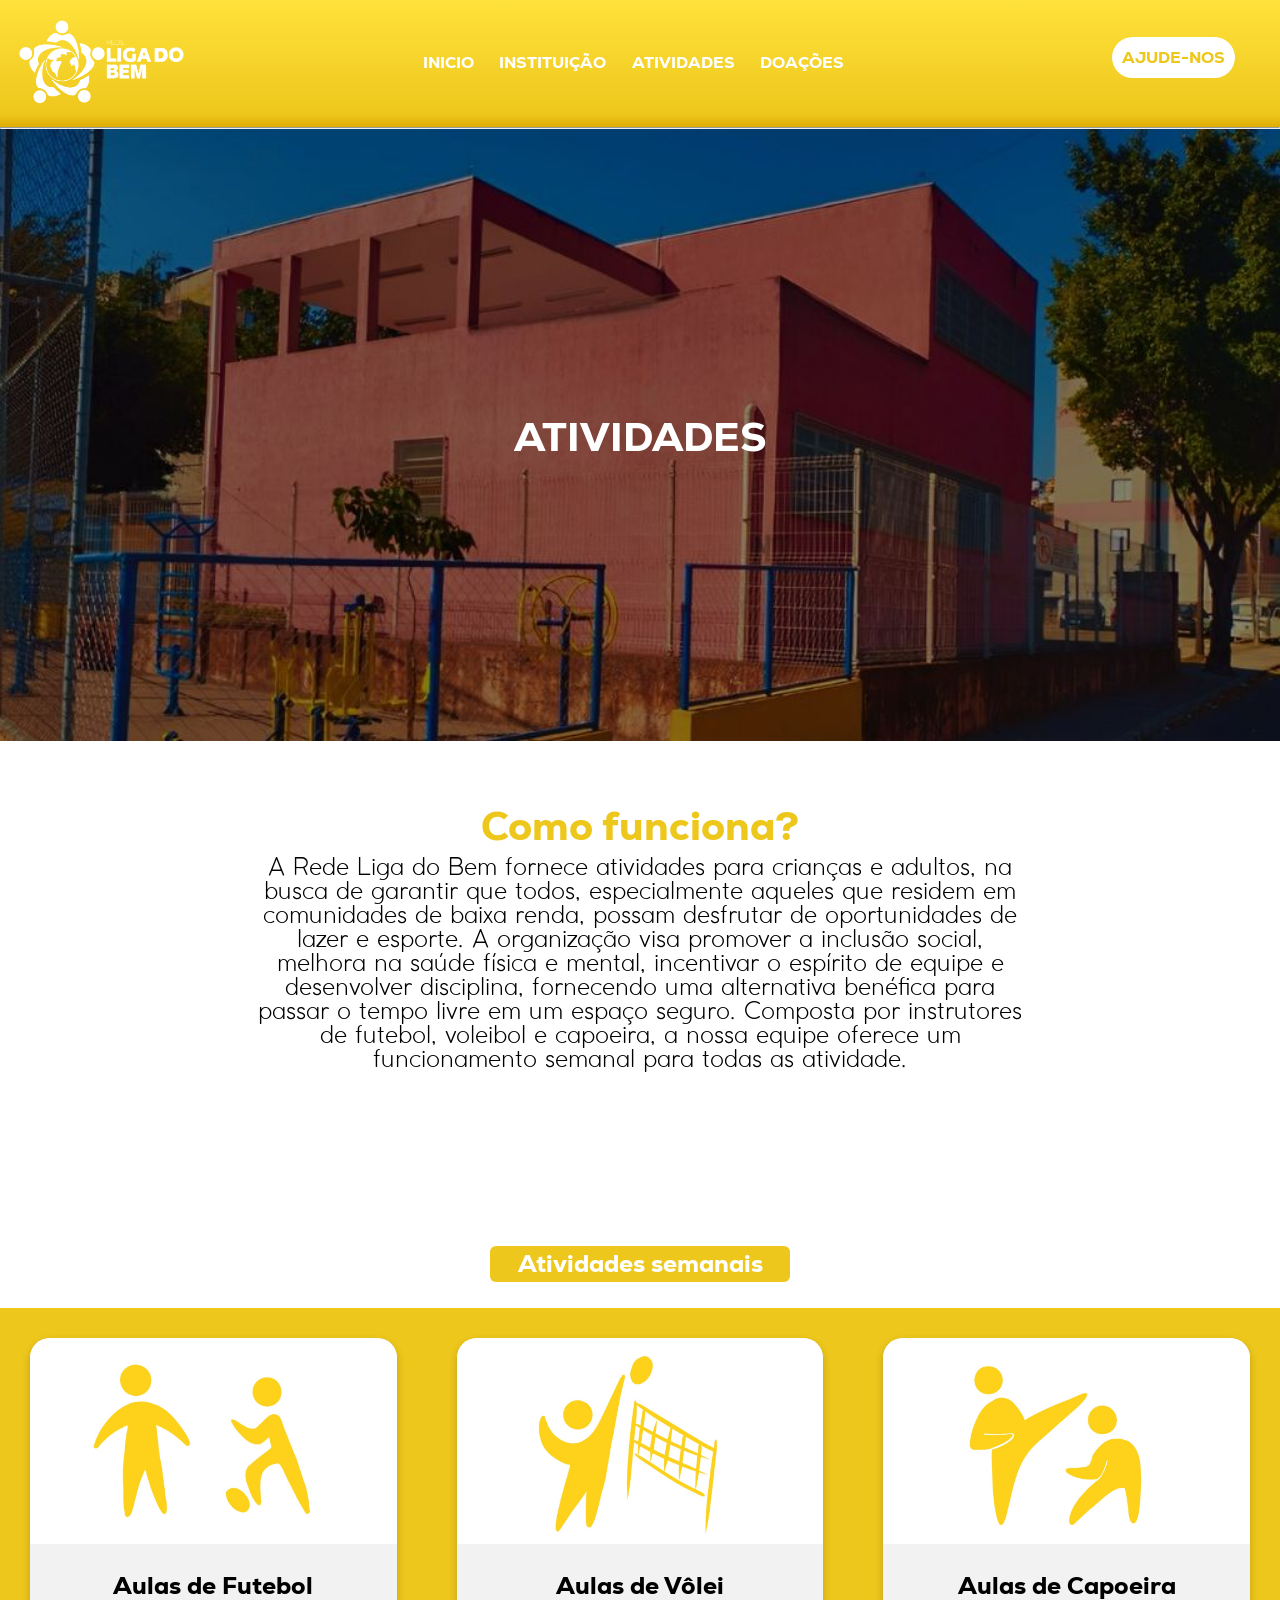
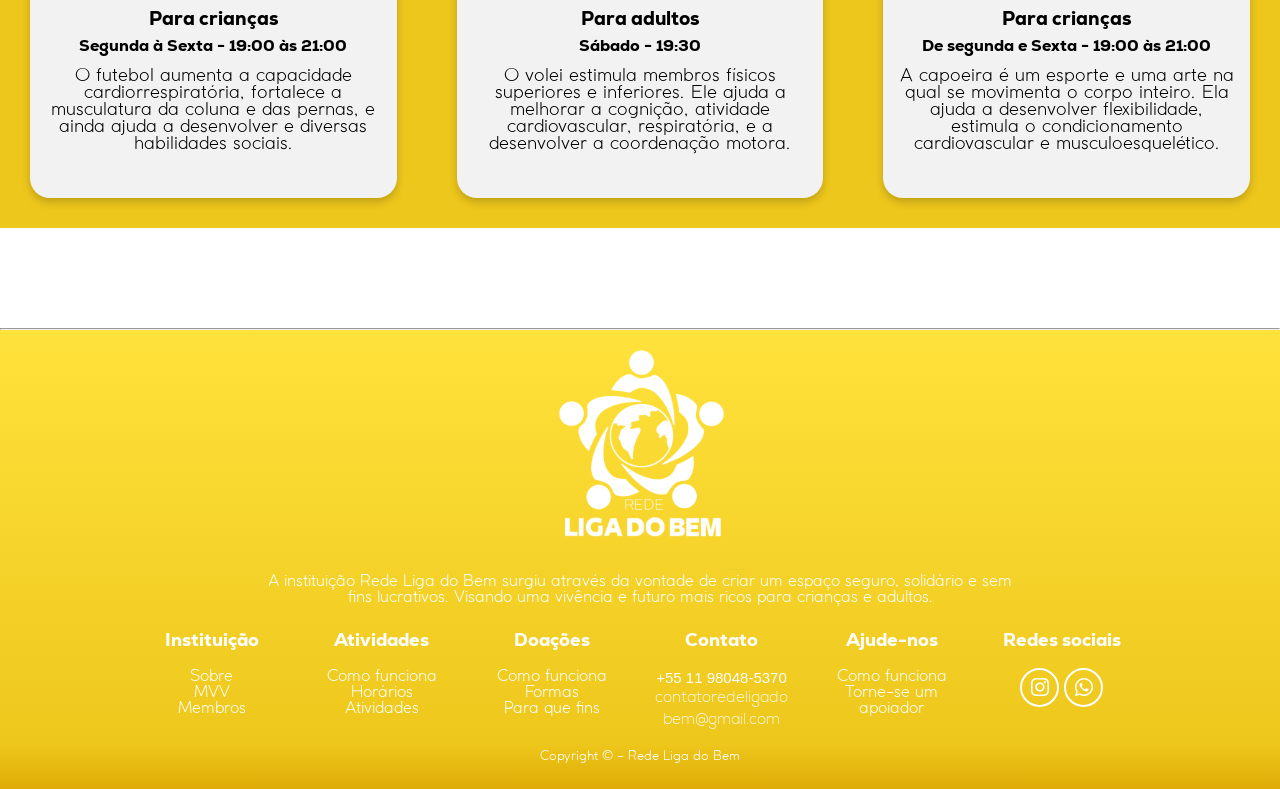
==== HTML/Atividades.html @ 876b1c3f "primeira metade" ====
<!DOCTYPE html>
<html lang="pt-br">
<head>
    <meta charset="UTF-8">
    <meta name="viewport" content="width=device-width, initial-scale=1.0">
    <title>Rede Liga do Bem</title>
    <link rel="stylesheet" href="../CSS/Atividades/global.css">
</head>
<body>
    <header>
        <div class="logo">
            <a href="../index.html"><img src="../Imagens/LogoBranca.png" alt="Logo Branca" height="90px" width="175px"></a>
        </div>

        <div class="buttonsH">
            <a href="../index.html">INICIO</a>
            <a href="./Instituição.html">INSTITUIÇÃO</a>
            <a href="./Atividades.html">ATIVIDADES</a>
            <a href="./doações.html">DOAÇÕES</a>
        </div>

        <div class="help">
            <a href="./Faleconosco.html" class="helpB">AJUDE-NOS</a>
        </div>

         <!-- BOTÃO HAMBURGUER PARA O MOBILE -->
         <div class="hamburguer" onclick="toggleMenu()">
            <div class="bar1"></div>
            <div class="bar2"></div>
            <div class="bar3"></div>
        </div>

        <!-- Botões do menu hamburguer -->
        <div class="overlay" id="overlay">
            <div class="closeButton" id="hamburguer" onclick="fechar()">
                <div class="bar1" id="bar1"></div>
                <div class="bar3" id="bar3"></div>
            </div>
            <a href="../index.html">INICIO</a>
            <a href="./Instituição.html">INSTITUIÇÃO</a>
            <a href="./Atividades.html">ATIVIDADES</a>
            <a href="./doações.html">DOAÇÕES</a>
            <a href="./Faleconosco.html">AJUDE-NOS</a>
        </div>

    </header>
    <hr>
    <!--header-->

    
    <main>
        <!--banner-->
       <div class="banner">
           <img src="../Imagens/bannerFixo.jpg" alt="Banner da Instituição" class="bannerImage" width="100%">
           <h3 class="titleB">ATIVIDADES</h3>
       </div>
        <!--banner-->

        <!--Texto-->
        <div class="TI">
        <div class="textoInicial">
        <h1 class="tituloInicial">Como funciona?</h1>
        <p class="paragrafoInicial">A Rede Liga do Bem fornece atividades para crianças e adultos, na busca 
            de garantir que todos, especialmente aqueles que residem em comunidades de baixa renda, possam 
            desfrutar de oportunidades de lazer e esporte. A organização visa promover a inclusão social, 
            melhora na saúde física e mental, incentivar o espírito de equipe e desenvolver disciplina, fornecendo 
            uma alternativa benéfica para passar o tempo livre em um espaço seguro. Composta por instrutores de futebol,
             voleibol e capoeira, a nossa equipe oferece um funcionamento semanal para todas as atividade.
         </p>
        </div>
       </div>

        <!--Atividades-->

        <div class="tituloA"><p class="tituloAA">Atividades semanais</p></div>

        <div class="Container">
            <div class="card1">
                <img src="../Imagens/Futebol.jpg" class="imgAtividades">
                <h2 class="tituloCard">Aulas de Futebol</h2>
                <h3 class="subtituloCard">Para crianças</h3>
                <h4 class="subtituloCard">Segunda à Sexta - 19:00 às 21:00</h4>
                <p class="textoCard">O futebol aumenta a capacidade cardiorrespiratória, 
                    fortalece a musculatura da coluna e das pernas, e ainda ajuda a 
                    desenvolver e diversas habilidades sociais. </p>
            </div>

            <div class="card2">
                <img src="../Imagens/Volei.jpg" class="imgAtividades">
                <h2 class="tituloCard">Aulas de Vôlei</h2>
                <h3 class="subtituloCard">Para adultos</h3>
                <h4 class="subtituloCard">Sábado - 19:30</h4>
                <p class="textoCard">O volei estimula membros físicos superiores e inferiores. 
                    Ele ajuda a melhorar a cognição, atividade cardiovascular, respiratória,
                     e a desenvolver a coordenação motora. </p>
            </div>

            <div class="card3">
                <img src="../Imagens/Capoeira.jpg" class="imgAtividades">
                <h2 class="tituloCard">Aulas de Capoeira</h2>
                <h3 class="subtituloCard">Para crianças</h3>
                <h4 class="subtituloCard">De segunda e Sexta - 19:00 às 21:00</h4>
                <p class="textoCard">A capoeira é um esporte e uma arte na qual se movimenta o corpo inteiro.
                    Ela ajuda a desenvolver flexibilidade, 
                    estimula o condicionamento cardiovascular e musculoesquelético.</p>
            </div>
        </div>

        <!--Atividades-->

    </main>
        <!--Texto-->


    
        <!--footer-->
        <hr>
    <footer>
        <div class="LogoSpaceF">
            <a href="../index.html"><img src="../Imagens/LogoVBranca.png" class="Logof"></a>
        </div>
        <div class="textF" id="None">
            <p>A instituição Rede Liga do Bem surgiu através da vontade de criar um espaço seguro, solidário 
                e sem fins lucrativos. Visando uma vivência e futuro mais ricos para crianças e adultos.</p>
        </div>

        <div class="buttonsF">
            <div class="fdiv" id="paginaInicial">
                <p class="titleF"><a href="../index.html">Inicio</a></p><br>
            </div>

        <div class="buttonsF">
            <div class="fdiv">
                <p class="titleF"><a href="./Instituição.html">Instituição</a></p><br>
                <p class="othersF">Sobre</p> 
                <p class="othersF">MVV</p>
                <p class="othersF">Membros</p>
            </div>
            <div class="fdiv">
                <p class="titleF"><a href="./Atividades.html">Atividades</a></p><br>
                <p class="othersF">Como funciona</p>
                <p class="othersF">Horários</p>
                <p class="othersF">Atividades</p>
            </div>
    
            <div class="fdiv">
                <p class="titleF"><a href="./doações.html">Doações</a></p><br>
                <p class="othersF">Como funciona</p>
                <p class="othersF">Formas</p>
                <p class="othersF">Para que fins</p>
            </div>
    
            <div class="fdiv" id="None">
                <p class="titleF">Contato</p><br>
                <p class="numero">+55 11 98048-5370</p>
                <p class="contato">contatoredeligado<br>bem@gmail.com</a></p>
            </div>
    
            <div class="fdiv">
                <p class="titleF">Ajude-nos</p><br>
                <p class="othersF">Como funciona</p>
                <p class="othersF">Torne-se um apoiador</p>
            </div>
    
            <div class="fdiv" >
                <p class="titleF" id="None">Redes sociais</p>
                
            <ul class="u">
             <a href="https://www.instagram.com/redeligadobem?igsh=MXdjbzh2Ng==qYndzZ2t">
                <li class="l">
                       <span class="icone"><i class="bi bi-instagram"></i></span>
                       <span class="texto">redeligadobem</span>
                </li>
             </a>
             <a href="https://wa.me/5511980485370" id="Zap">
                <li class="l">
                    <span class="icone"><i class="bi bi-whatsapp"></i></span>
                    <span class="texto">silvana</span>
                </li>
            </a>
            </ul>

            </div>
        </div>
        </div>
        <div class="copyrightF">
            <p class="copy">Copyright © - Rede Liga do Bem</p>
        </div>
    </footer>

    <script src="../JS/Atividades.js"></script>
    </body>
    </html>
---- CSS/Atividades/global.css ----
@import url(./header.css);
@import url(./banner.css);
@import url(./conteudo.css);
@import url(./footer.css);
@import url(./responsivo.css);
@import url("https://cdn.jsdelivr.net/npm/bootstrap-icons@1.11.3/font/bootstrap-icons.min.css");
@font-face 
{
    font-family: NexaFont;
    src: url(../Fonts/Nexa-Heavy.ttf);
    font-weight: bold;
}

@font-face 
{
    font-family: NexaFont;
    src: url(../Fonts/Nexa-ExtraLight.ttf);
    font-weight: lighter;
}
@font-face 
{
    font-family: CocoGothicFont;
    src: url(../Fonts/CocoGothic_trial.ttf);
    font-weight: bold;
}
@font-face 
{
    font-family: CocoGothicFont;
    src: url(../Fonts/CocoGothic-UltraLight_trial.ttf);
    font-weight: lighter;
}
@font-face 
{
    font-family: CocoGothicFont;
    src: url(../Fonts/CocoGothic-Light_trial.ttf);
}

*
{
    padding: 0;
    margin: 0;
    text-decoration: none;
    color: white;
}

html {
    scroll-behavior: smooth;
  }
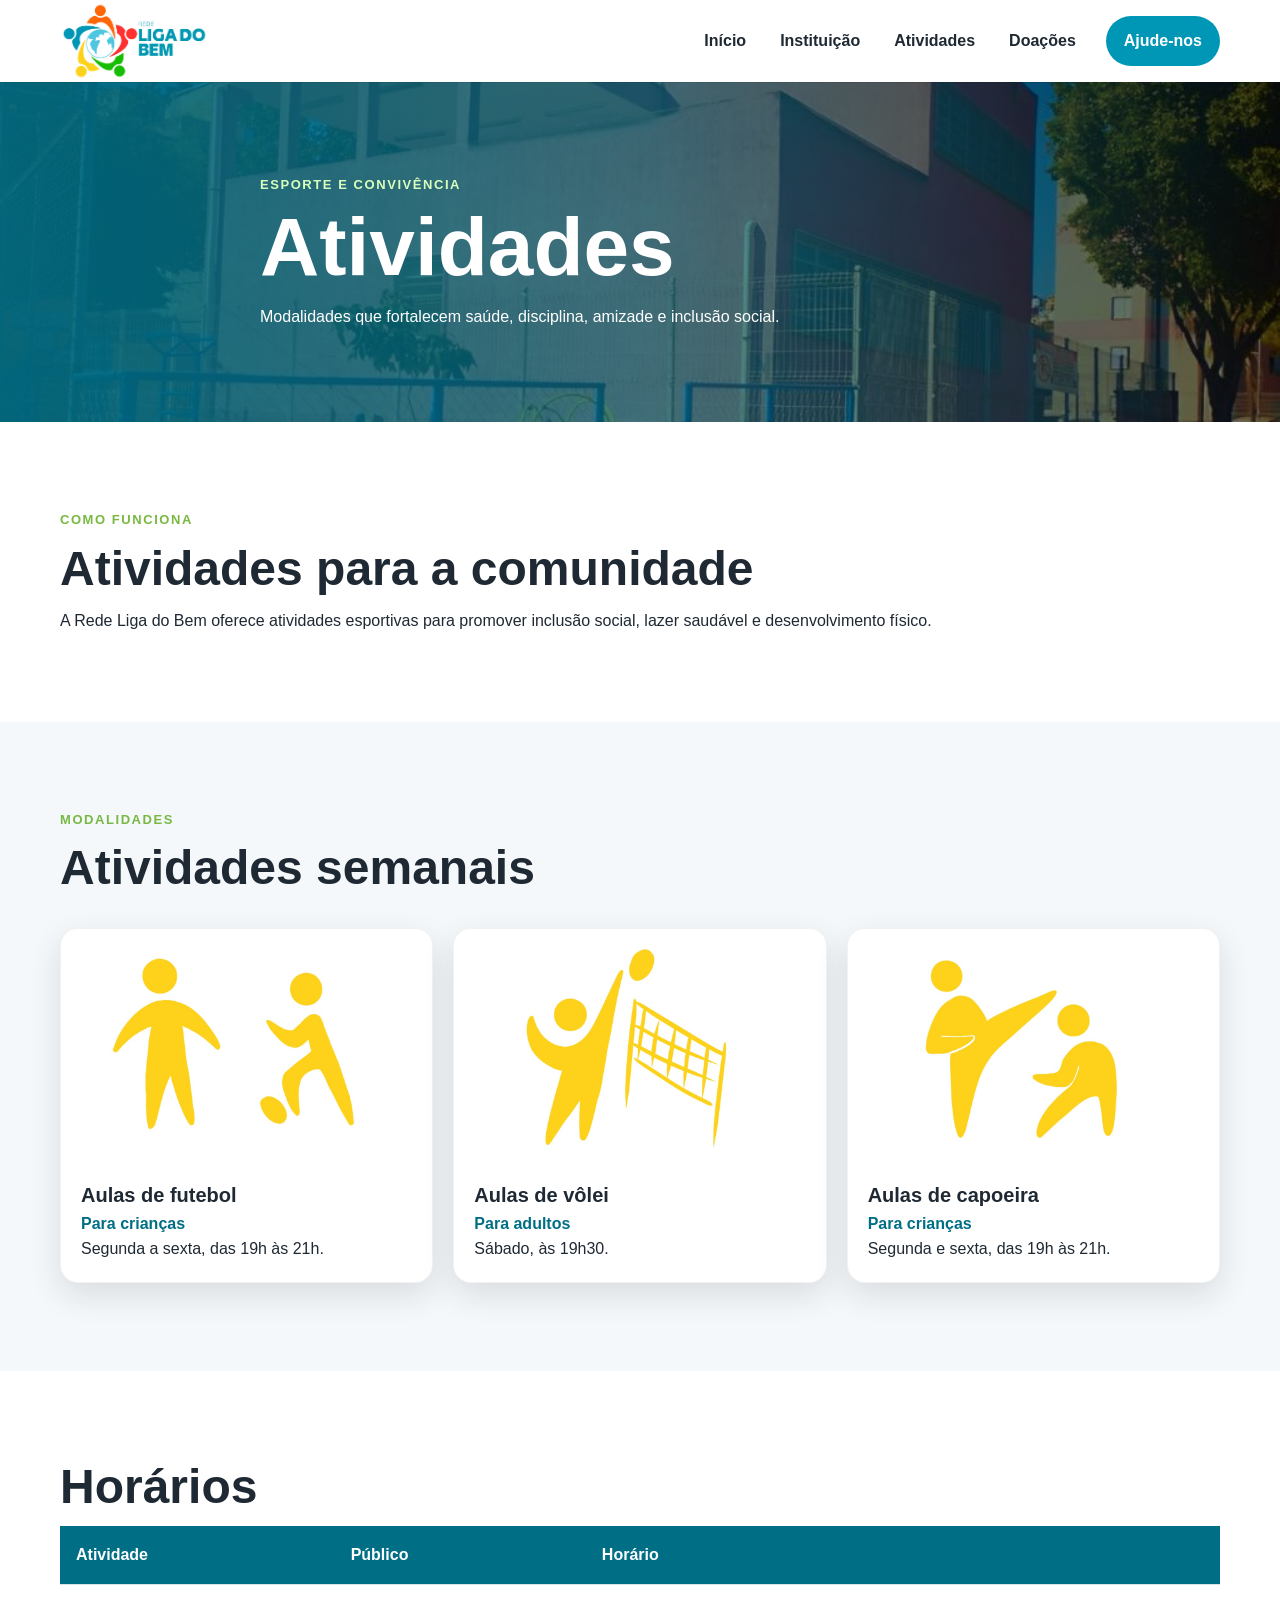
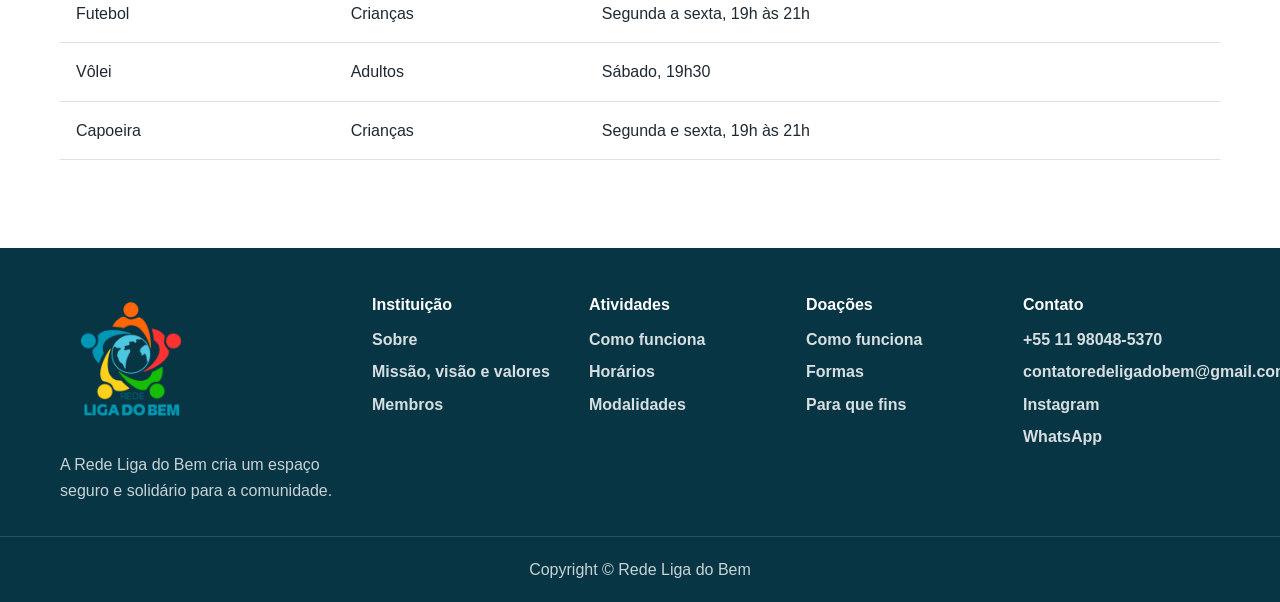
==== commit 0e73d709: "Corrige links e remove onclick inline das atividades" ====
--- a/HTML/Atividades.html
+++ b/HTML/Atividades.html
@@ -1,193 +1,30 @@
 <!DOCTYPE html>
-<html lang="pt-br">
+<html lang="pt-BR">
 <head>
-    <meta charset="UTF-8">
-    <meta name="viewport" content="width=device-width, initial-scale=1.0">
-    <title>Rede Liga do Bem</title>
-    <link rel="stylesheet" href="../CSS/Atividades/global.css">
+  <meta charset="UTF-8">
+  <meta name="viewport" content="width=device-width, initial-scale=1.0">
+  <title>Rede Liga do Bem | Atividades</title>
+  <meta name="description" content="Conheça as atividades esportivas e sociais da Rede Liga do Bem.">
+  <link rel="stylesheet" href="../CSS/site.css">
+  <script src="../JS/main.js" defer></script>
 </head>
 <body>
-    <header>
-        <div class="logo">
-            <a href="../index.html"><img src="../Imagens/LogoBranca.png" alt="Logo Branca" height="90px" width="175px"></a>
-        </div>
-
-        <div class="buttonsH">
-            <a href="../index.html">INICIO</a>
-            <a href="./Instituição.html">INSTITUIÇÃO</a>
-            <a href="./Atividades.html">ATIVIDADES</a>
-            <a href="./doações.html">DOAÇÕES</a>
-        </div>
-
-        <div class="help">
-            <a href="./Faleconosco.html" class="helpB">AJUDE-NOS</a>
-        </div>
-
-         <!-- BOTÃO HAMBURGUER PARA O MOBILE -->
-         <div class="hamburguer" onclick="toggleMenu()">
-            <div class="bar1"></div>
-            <div class="bar2"></div>
-            <div class="bar3"></div>
-        </div>
-
-        <!-- Botões do menu hamburguer -->
-        <div class="overlay" id="overlay">
-            <div class="closeButton" id="hamburguer" onclick="fechar()">
-                <div class="bar1" id="bar1"></div>
-                <div class="bar3" id="bar3"></div>
-            </div>
-            <a href="../index.html">INICIO</a>
-            <a href="./Instituição.html">INSTITUIÇÃO</a>
-            <a href="./Atividades.html">ATIVIDADES</a>
-            <a href="./doações.html">DOAÇÕES</a>
-            <a href="./Faleconosco.html">AJUDE-NOS</a>
-        </div>
-
-    </header>
-    <hr>
-    <!--header-->
-
-    
-    <main>
-        <!--banner-->
-       <div class="banner">
-           <img src="../Imagens/bannerFixo.jpg" alt="Banner da Instituição" class="bannerImage" width="100%">
-           <h3 class="titleB">ATIVIDADES</h3>
-       </div>
-        <!--banner-->
-
-        <!--Texto-->
-        <div class="TI">
-        <div class="textoInicial">
-        <h1 class="tituloInicial">Como funciona?</h1>
-        <p class="paragrafoInicial">A Rede Liga do Bem fornece atividades para crianças e adultos, na busca 
-            de garantir que todos, especialmente aqueles que residem em comunidades de baixa renda, possam 
-            desfrutar de oportunidades de lazer e esporte. A organização visa promover a inclusão social, 
-            melhora na saúde física e mental, incentivar o espírito de equipe e desenvolver disciplina, fornecendo 
-            uma alternativa benéfica para passar o tempo livre em um espaço seguro. Composta por instrutores de futebol,
-             voleibol e capoeira, a nossa equipe oferece um funcionamento semanal para todas as atividade.
-         </p>
-        </div>
-       </div>
-
-        <!--Atividades-->
-
-        <div class="tituloA"><p class="tituloAA">Atividades semanais</p></div>
-
-        <div class="Container">
-            <div class="card1">
-                <img src="../Imagens/Futebol.jpg" class="imgAtividades">
-                <h2 class="tituloCard">Aulas de Futebol</h2>
-                <h3 class="subtituloCard">Para crianças</h3>
-                <h4 class="subtituloCard">Segunda à Sexta - 19:00 às 21:00</h4>
-                <p class="textoCard">O futebol aumenta a capacidade cardiorrespiratória, 
-                    fortalece a musculatura da coluna e das pernas, e ainda ajuda a 
-                    desenvolver e diversas habilidades sociais. </p>
-            </div>
-
-            <div class="card2">
-                <img src="../Imagens/Volei.jpg" class="imgAtividades">
-                <h2 class="tituloCard">Aulas de Vôlei</h2>
-                <h3 class="subtituloCard">Para adultos</h3>
-                <h4 class="subtituloCard">Sábado - 19:30</h4>
-                <p class="textoCard">O volei estimula membros físicos superiores e inferiores. 
-                    Ele ajuda a melhorar a cognição, atividade cardiovascular, respiratória,
-                     e a desenvolver a coordenação motora. </p>
-            </div>
-
-            <div class="card3">
-                <img src="../Imagens/Capoeira.jpg" class="imgAtividades">
-                <h2 class="tituloCard">Aulas de Capoeira</h2>
-                <h3 class="subtituloCard">Para crianças</h3>
-                <h4 class="subtituloCard">De segunda e Sexta - 19:00 às 21:00</h4>
-                <p class="textoCard">A capoeira é um esporte e uma arte na qual se movimenta o corpo inteiro.
-                    Ela ajuda a desenvolver flexibilidade, 
-                    estimula o condicionamento cardiovascular e musculoesquelético.</p>
-            </div>
-        </div>
-
-        <!--Atividades-->
-
-    </main>
-        <!--Texto-->
-
-
-    
-        <!--footer-->
-        <hr>
-    <footer>
-        <div class="LogoSpaceF">
-            <a href="../index.html"><img src="../Imagens/LogoVBranca.png" class="Logof"></a>
-        </div>
-        <div class="textF" id="None">
-            <p>A instituição Rede Liga do Bem surgiu através da vontade de criar um espaço seguro, solidário 
-                e sem fins lucrativos. Visando uma vivência e futuro mais ricos para crianças e adultos.</p>
-        </div>
-
-        <div class="buttonsF">
-            <div class="fdiv" id="paginaInicial">
-                <p class="titleF"><a href="../index.html">Inicio</a></p><br>
-            </div>
-
-        <div class="buttonsF">
-            <div class="fdiv">
-                <p class="titleF"><a href="./Instituição.html">Instituição</a></p><br>
-                <p class="othersF">Sobre</p> 
-                <p class="othersF">MVV</p>
-                <p class="othersF">Membros</p>
-            </div>
-            <div class="fdiv">
-                <p class="titleF"><a href="./Atividades.html">Atividades</a></p><br>
-                <p class="othersF">Como funciona</p>
-                <p class="othersF">Horários</p>
-                <p class="othersF">Atividades</p>
-            </div>
-    
-            <div class="fdiv">
-                <p class="titleF"><a href="./doações.html">Doações</a></p><br>
-                <p class="othersF">Como funciona</p>
-                <p class="othersF">Formas</p>
-                <p class="othersF">Para que fins</p>
-            </div>
-    
-            <div class="fdiv" id="None">
-                <p class="titleF">Contato</p><br>
-                <p class="numero">+55 11 98048-5370</p>
-                <p class="contato">contatoredeligado<br>bem@gmail.com</a></p>
-            </div>
-    
-            <div class="fdiv">
-                <p class="titleF">Ajude-nos</p><br>
-                <p class="othersF">Como funciona</p>
-                <p class="othersF">Torne-se um apoiador</p>
-            </div>
-    
-            <div class="fdiv" >
-                <p class="titleF" id="None">Redes sociais</p>
-                
-            <ul class="u">
-             <a href="https://www.instagram.com/redeligadobem?igsh=MXdjbzh2Ng==qYndzZ2t">
-                <li class="l">
-                       <span class="icone"><i class="bi bi-instagram"></i></span>
-                       <span class="texto">redeligadobem</span>
-                </li>
-             </a>
-             <a href="https://wa.me/5511980485370" id="Zap">
-                <li class="l">
-                    <span class="icone"><i class="bi bi-whatsapp"></i></span>
-                    <span class="texto">silvana</span>
-                </li>
-            </a>
-            </ul>
-
-            </div>
-        </div>
-        </div>
-        <div class="copyrightF">
-            <p class="copy">Copyright © - Rede Liga do Bem</p>
-        </div>
-    </footer>
-
-    <script src="../JS/Atividades.js"></script>
-    </body>
-    </html>+  <a class="skip-link" href="#conteudo">Pular para o conteúdo</a>
+  <header class="site-header">
+    <div class="container header-content">
+      <a class="brand" href="../index.html"><img src="../Imagens/LogoColorida.png" alt="Logo da Rede Liga do Bem"></a>
+      <nav class="desktop-nav" aria-label="Menu principal"><a href="../index.html">Início</a><a href="./Instituição.html">Instituição</a><a href="./Atividades.html">Atividades</a><a href="./doações.html">Doações</a></nav>
+      <a class="btn btn-primary header-cta" href="./Faleconosco.html">Ajude-nos</a>
+      <button class="menu-button" type="button" aria-label="Abrir menu" aria-expanded="false" aria-controls="menu-mobile"><span></span><span></span><span></span></button>
+    </div>
+    <div class="mobile-menu" id="menu-mobile" aria-hidden="true"><div class="mobile-menu-panel"><button class="close-menu-button" type="button" aria-label="Fechar menu">×</button><nav aria-label="Menu mobile"><a href="../index.html">Início</a><a href="./Instituição.html">Instituição</a><a href="./Atividades.html">Atividades</a><a href="./doações.html">Doações</a><a href="./Faleconosco.html">Fale Conosco</a></nav></div></div>
+  </header>
+  <main id="conteudo">
+    <section class="hero hero-page"><img class="hero-image" src="../Imagens/bannerFixo.jpg" alt="Banner das atividades"><div class="hero-overlay"></div><div class="container hero-content"><p class="eyebrow">Esporte e convivência</p><h1>Atividades</h1><p>Modalidades que fortalecem saúde, disciplina, amizade e inclusão social.</p></div></section>
+    <section class="section container text-section" id="como-funciona"><p class="eyebrow">Como funciona</p><h2>Atividades para a comunidade</h2><p>A Rede Liga do Bem oferece atividades esportivas para promover inclusão social, lazer saudável e desenvolvimento físico.</p></section>
+    <section class="section section-muted" id="atividades"><div class="container"><div class="section-heading"><p class="eyebrow">Modalidades</p><h2>Atividades semanais</h2></div><div class="cards-grid activity-grid"><article class="activity-card"><img src="../Imagens/Futebol.jpg" alt="Aula de futebol" loading="lazy"><div><h3>Aulas de futebol</h3><p class="role">Para crianças</p><p>Segunda a sexta, das 19h às 21h.</p></div></article><article class="activity-card"><img src="../Imagens/Volei.jpg" alt="Aula de vôlei" loading="lazy"><div><h3>Aulas de vôlei</h3><p class="role">Para adultos</p><p>Sábado, às 19h30.</p></div></article><article class="activity-card"><img src="../Imagens/Capoeira.jpg" alt="Aula de capoeira" loading="lazy"><div><h3>Aulas de capoeira</h3><p class="role">Para crianças</p><p>Segunda e sexta, das 19h às 21h.</p></div></article></div></div></section>
+    <section class="section container" id="horarios"><h2>Horários</h2><div class="table-wrapper"><table><thead><tr><th>Atividade</th><th>Público</th><th>Horário</th></tr></thead><tbody><tr><td>Futebol</td><td>Crianças</td><td>Segunda a sexta, 19h às 21h</td></tr><tr><td>Vôlei</td><td>Adultos</td><td>Sábado, 19h30</td></tr><tr><td>Capoeira</td><td>Crianças</td><td>Segunda e sexta, 19h às 21h</td></tr></tbody></table></div></section>
+  </main>
+  <footer class="site-footer"><div class="container footer-grid"><div class="footer-about"><a href="../index.html"><img src="../Imagens/LogoVRGB.png" alt="Logo da Rede Liga do Bem"></a><p>A Rede Liga do Bem cria um espaço seguro e solidário para a comunidade.</p></div><nav class="footer-links" aria-label="Links úteis"><div><h2>Instituição</h2><a href="./Instituição.html#sobre">Sobre</a><a href="./Instituição.html#mvv">Missão, visão e valores</a><a href="./Instituição.html#membros">Membros</a></div><div><h2>Atividades</h2><a href="./Atividades.html#como-funciona">Como funciona</a><a href="./Atividades.html#horarios">Horários</a><a href="./Atividades.html#atividades">Modalidades</a></div><div><h2>Doações</h2><a href="./doações.html#como-funciona">Como funciona</a><a href="./doações.html#formas">Formas</a><a href="./doações.html#fins">Para que fins</a></div><div><h2>Contato</h2><a href="tel:+5511980485370">+55 11 98048-5370</a><a href="mailto:contatoredeligadobem@gmail.com">contatoredeligadobem@gmail.com</a><a href="https://www.instagram.com/redeligadobem" target="_blank" rel="noopener noreferrer">Instagram</a><a href="https://wa.me/5511980485370" target="_blank" rel="noopener noreferrer">WhatsApp</a></div></nav></div><p class="copyright">Copyright © Rede Liga do Bem</p></footer>
+</body>
+</html>
--- a/CSS/site.css
+++ b/CSS/site.css
@@ -0,0 +1 @@
+:root{--azul:#0096b6;--azul-escuro:#006f86;--verde:#78b843;--fundo:#f5f8fa;--texto:#1f2933;--texto2:#52606d;--sombra:0 12px 32px rgba(15,23,42,.12);--raio:18px;--container:1160px}*{box-sizing:border-box;margin:0;padding:0}html{scroll-behavior:smooth}body{font-family:Arial,sans-serif;color:var(--texto);background:#fff;line-height:1.6;overflow-x:hidden}a{color:inherit;text-decoration:none}img{max-width:100%;height:auto;display:block}button,input,textarea{font:inherit}button{cursor:pointer;border:0}:focus-visible{outline:3px solid var(--verde);outline-offset:4px}.container{width:min(100% - 32px,var(--container));margin:auto}.skip-link{position:absolute;left:-999px;top:12px;background:var(--azul-escuro);color:#fff;padding:12px 16px;border-radius:8px;z-index:999}.skip-link:focus{left:12px}.site-header{position:sticky;top:0;z-index:100;background:#fff;box-shadow:0 1px 0 rgba(0,0,0,.08)}.header-content{min-height:82px;display:flex;align-items:center;gap:16px}.brand img{width:150px}.desktop-nav{margin-left:auto;display:flex;gap:6px}.desktop-nav a{padding:10px 14px;border-radius:999px;font-weight:700}.desktop-nav a:hover{background:var(--fundo);color:var(--azul-escuro)}.btn{display:inline-flex;align-items:center;justify-content:center;padding:12px 18px;border-radius:999px;font-weight:700}.btn-primary{background:var(--azul);color:#fff}.btn-secondary{background:var(--verde);color:#fff}.menu-button,.close-menu-button{display:none;background:var(--azul);color:#fff;border-radius:12px;width:46px;height:46px;align-items:center;justify-content:center}.menu-button span{display:block;width:22px;height:3px;background:#fff;border-radius:3px;margin:3px}.mobile-menu{position:fixed;inset:0;background:rgba(15,23,42,.45);opacity:0;pointer-events:none;transition:.2s}.mobile-menu.active{opacity:1;pointer-events:auto}.mobile-menu-panel{margin-left:auto;width:min(330px,88vw);min-height:100%;background:#fff;padding:20px;transform:translateX(100%);transition:.24s;box-shadow:var(--sombra)}.mobile-menu.active .mobile-menu-panel{transform:translateX(0)}.close-menu-button{display:flex;margin-left:auto;font-size:32px}.mobile-menu nav{display:grid;gap:10px;margin-top:28px}.mobile-menu nav a{padding:16px;border-radius:12px;font-weight:700;background:var(--fundo)}.hero{position:relative;min-height:460px;display:grid;align-items:center;overflow:hidden}.hero-page{min-height:340px}.hero-image,.hero-overlay{position:absolute;inset:0;width:100%;height:100%}.hero-image{object-fit:cover}.hero-overlay{background:linear-gradient(90deg,rgba(0,111,134,.88),rgba(0,150,182,.5),rgba(0,0,0,.2))}.hero-content{position:relative;color:#fff;max-width:760px}.eyebrow{color:var(--verde);font-weight:800;text-transform:uppercase;letter-spacing:.12em;font-size:13px;margin-bottom:10px}.hero .eyebrow{color:#d9ffbd}h1{font-size:clamp(40px,7vw,82px);line-height:1;margin-bottom:16px}h2{font-size:clamp(28px,4vw,48px);line-height:1.15;margin-bottom:12px}h3{font-size:20px}.hero-actions{display:flex;gap:14px;flex-wrap:wrap;margin-top:24px}.section{padding:clamp(48px,7vw,88px) 0}.section-muted{background:var(--fundo)}.section-heading{max-width:760px;margin-bottom:32px}.cards-grid{display:grid;gap:20px}.feature-grid,.three-grid,.activity-grid{grid-template-columns:repeat(auto-fit,minmax(240px,1fr))}.team-grid{grid-template-columns:repeat(auto-fit,minmax(190px,1fr))}.testimonial-grid{grid-template-columns:repeat(auto-fit,minmax(280px,1fr))}.feature-card,.info-card,.testimonial-card,.team-card,.activity-card,.contact-form,.donation-panel{background:#fff;border-radius:var(--raio);box-shadow:var(--sombra);border:1px solid rgba(0,0,0,.05);overflow:hidden}.feature-card,.info-card,.contact-form{padding:20px}.feature-card img{width:100%;height:220px;object-fit:contain;background:var(--fundo);border-radius:14px}.role{color:var(--azul-escuro);font-weight:800}.testimonial-card{display:grid;grid-template-columns:130px 1fr;gap:20px;padding:20px}.testimonial-card img{width:130px;height:130px;object-fit:cover;border-radius:16px}.location-section,.contact-hero{display:grid;grid-template-columns:.85fr 1.15fr;gap:32px;align-items:center}.map-container{width:100%;aspect-ratio:16/9;border-radius:var(--raio);overflow:hidden;box-shadow:var(--sombra)}.map-container iframe{width:100%;height:100%;border:0}.team-card{padding:16px;text-align:center}.team-card img,.activity-card img{width:100%;height:230px;object-fit:cover}.activity-card div{padding:20px}.wide-image{width:100%;border-radius:var(--raio);box-shadow:var(--sombra);margin-top:20px}.table-wrapper{overflow-x:auto}table{width:100%;border-collapse:collapse;background:#fff;min-width:620px}th,td{padding:16px;text-align:left;border-bottom:1px solid #d9e2e7}th{background:var(--azul-escuro);color:#fff}.donation-tabs{display:flex;gap:12px;flex-wrap:wrap;margin-bottom:16px}.tab-button{padding:12px 16px;border-radius:999px;font-weight:800;background:#fff;color:var(--azul-escuro);border:1px solid #d9e2e7}.tab-button.active{background:var(--azul);color:#fff}.tab-panel{display:none}.tab-panel.active{display:block}.donation-panel{padding:24px;display:grid;grid-template-columns:1fr 220px;gap:24px}.donation-panel img{width:220px;border-radius:14px}.contact-list{display:grid;gap:10px;margin-top:20px}.contact-list a{color:var(--azul-escuro);font-weight:800}.contact-form{display:grid;gap:16px}.form-field{display:grid;gap:6px}.form-field label{font-weight:800}.form-field input,.form-field textarea{width:100%;padding:14px 16px;border:1px solid #d9e2e7;border-radius:12px}.form-feedback{color:#4f8f2e;font-weight:800}.site-footer{background:#073544;color:#fff;padding-top:48px}.footer-grid{display:grid;grid-template-columns:280px 1fr;gap:32px}.footer-about p,.copyright{color:rgba(255,255,255,.78)}.footer-about img{width:140px;margin-bottom:16px}.footer-links{display:grid;grid-template-columns:repeat(4,minmax(140px,1fr));gap:20px}.footer-links h2{font-size:16px;margin-bottom:12px}.footer-links a{display:block;color:rgba(255,255,255,.84);font-weight:600;margin:7px 0}.copyright{text-align:center;padding:20px;border-top:1px solid rgba(255,255,255,.14);margin-top:32px}@media(max-width:900px){.desktop-nav,.header-cta{display:none}.menu-button{display:grid;margin-left:auto}.brand img{width:128px}.location-section,.contact-hero,.footer-grid,.donation-panel{grid-template-columns:1fr}.footer-links{grid-template-columns:repeat(2,minmax(140px,1fr))}}@media(max-width:560px){.container{width:min(100% - 24px,var(--container))}.hero{min-height:520px}.hero-actions .btn{width:100%}.testimonial-card{grid-template-columns:1fr}.testimonial-card img{width:100%;height:240px}.footer-links{grid-template-columns:1fr}.section{padding:48px 0}}
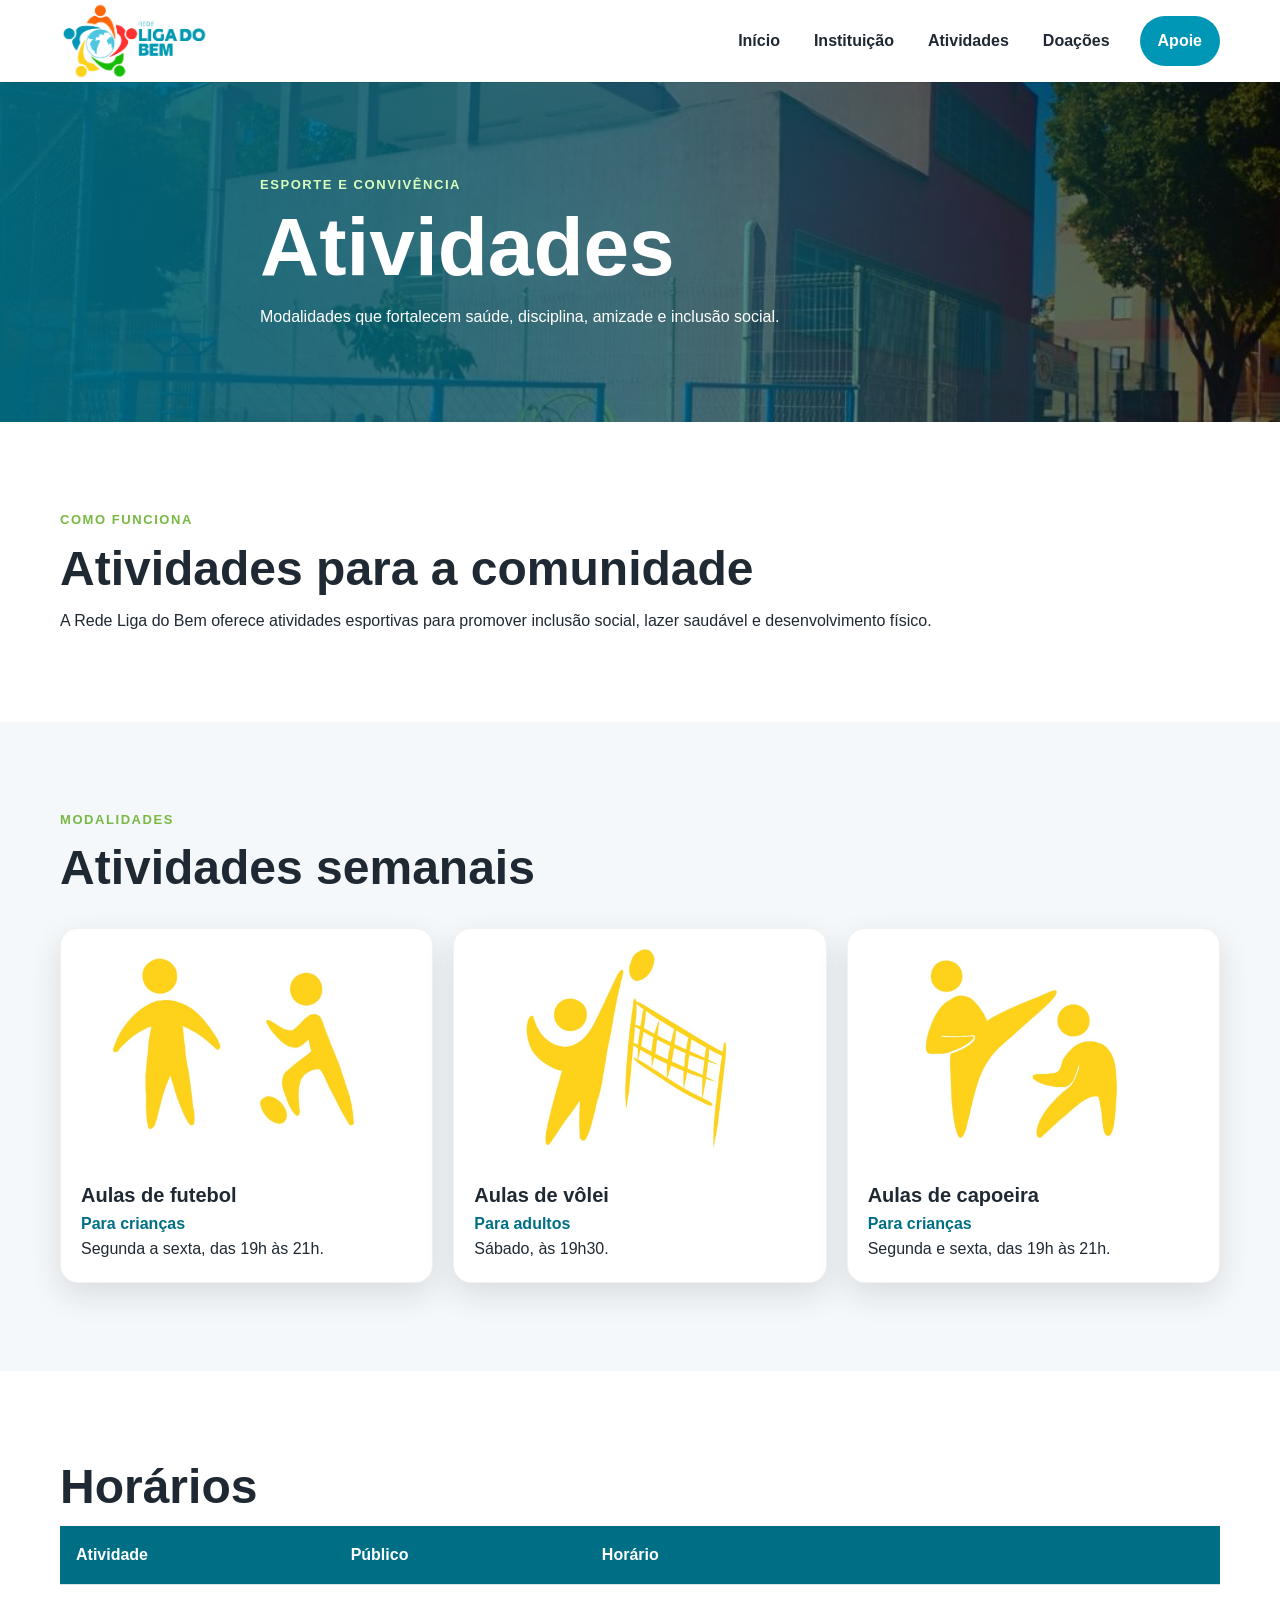
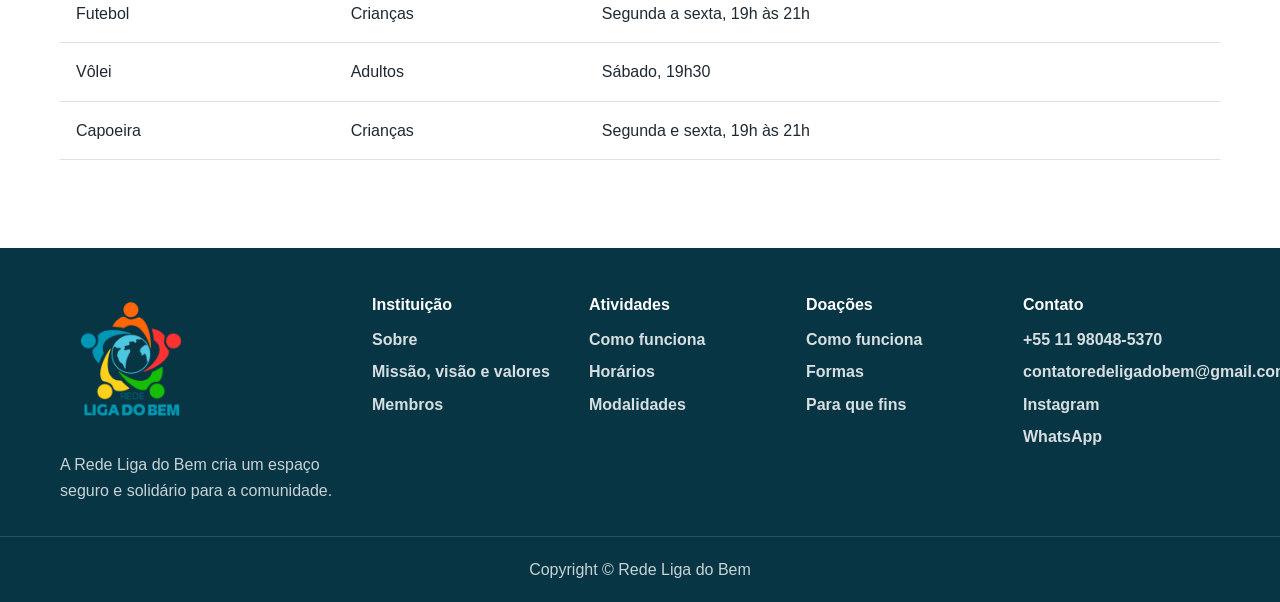
==== commit 145508ba: "Change button text from 'Ajude-nos' to 'Apoie'" ====
--- a/HTML/Atividades.html
+++ b/HTML/Atividades.html
@@ -14,7 +14,7 @@
     <div class="container header-content">
       <a class="brand" href="../index.html"><img src="../Imagens/LogoColorida.png" alt="Logo da Rede Liga do Bem"></a>
       <nav class="desktop-nav" aria-label="Menu principal"><a href="../index.html">Início</a><a href="./Instituição.html">Instituição</a><a href="./Atividades.html">Atividades</a><a href="./doações.html">Doações</a></nav>
-      <a class="btn btn-primary header-cta" href="./Faleconosco.html">Ajude-nos</a>
+      <a class="btn btn-primary header-cta" href="./Faleconosco.html">Apoie</a>
       <button class="menu-button" type="button" aria-label="Abrir menu" aria-expanded="false" aria-controls="menu-mobile"><span></span><span></span><span></span></button>
     </div>
     <div class="mobile-menu" id="menu-mobile" aria-hidden="true"><div class="mobile-menu-panel"><button class="close-menu-button" type="button" aria-label="Fechar menu">×</button><nav aria-label="Menu mobile"><a href="../index.html">Início</a><a href="./Instituição.html">Instituição</a><a href="./Atividades.html">Atividades</a><a href="./doações.html">Doações</a><a href="./Faleconosco.html">Fale Conosco</a></nav></div></div>
@@ -27,4 +27,4 @@
   </main>
   <footer class="site-footer"><div class="container footer-grid"><div class="footer-about"><a href="../index.html"><img src="../Imagens/LogoVRGB.png" alt="Logo da Rede Liga do Bem"></a><p>A Rede Liga do Bem cria um espaço seguro e solidário para a comunidade.</p></div><nav class="footer-links" aria-label="Links úteis"><div><h2>Instituição</h2><a href="./Instituição.html#sobre">Sobre</a><a href="./Instituição.html#mvv">Missão, visão e valores</a><a href="./Instituição.html#membros">Membros</a></div><div><h2>Atividades</h2><a href="./Atividades.html#como-funciona">Como funciona</a><a href="./Atividades.html#horarios">Horários</a><a href="./Atividades.html#atividades">Modalidades</a></div><div><h2>Doações</h2><a href="./doações.html#como-funciona">Como funciona</a><a href="./doações.html#formas">Formas</a><a href="./doações.html#fins">Para que fins</a></div><div><h2>Contato</h2><a href="tel:+5511980485370">+55 11 98048-5370</a><a href="mailto:contatoredeligadobem@gmail.com">contatoredeligadobem@gmail.com</a><a href="https://www.instagram.com/redeligadobem" target="_blank" rel="noopener noreferrer">Instagram</a><a href="https://wa.me/5511980485370" target="_blank" rel="noopener noreferrer">WhatsApp</a></div></nav></div><p class="copyright">Copyright © Rede Liga do Bem</p></footer>
 </body>
-</html>+</html>
